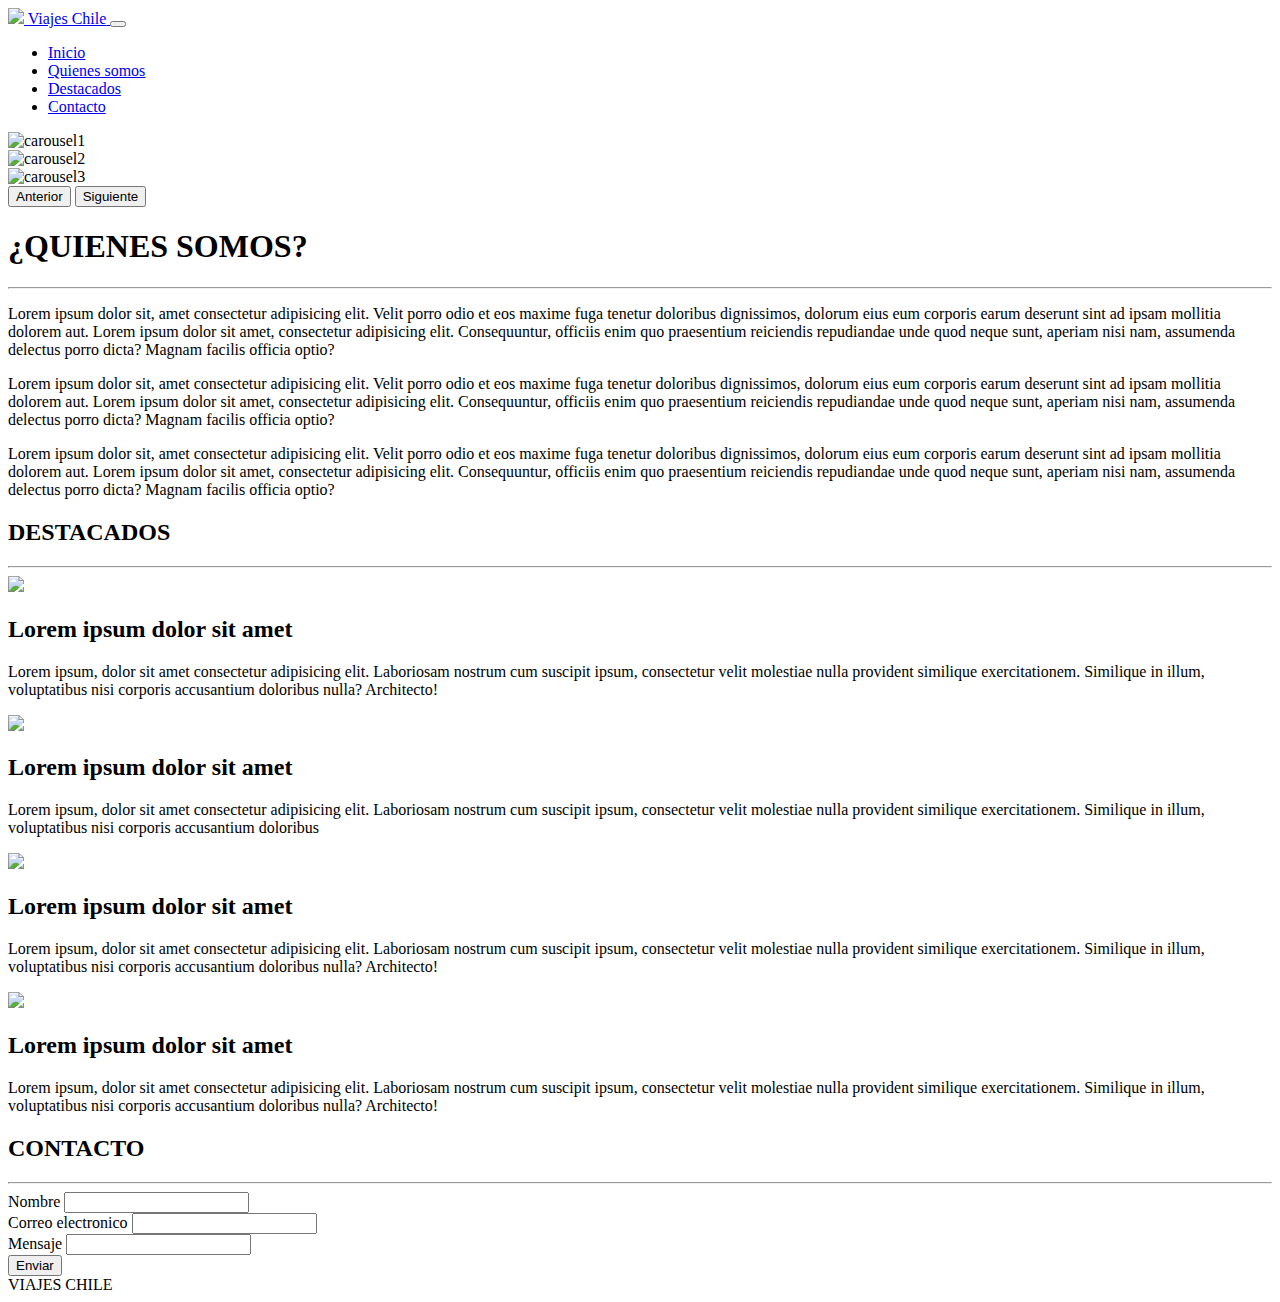
==== index.html @ b407b899 "se mueve index.html" ====
<!DOCTYPE html>
<html lang="en">
<head>
    <!-- meta datos -->
    <meta charset="UTF-8">
    <meta name="viewport" content="width=device-width, initial-scale=1.0">
    <!-- Titulo pestaña -->
    <title>Viajes Chile</title>
    <!--Favicon de pestaña-->
    <link rel="shortcut icon" href="./img/viajes.svg">
    <!-- CDN boostrap -->
    <link href="https://cdn.jsdelivr.net/npm/bootstrap@5.3.2/dist/css/bootstrap.min.css" rel="stylesheet" integrity="sha384-T3c6CoIi6uLrA9TneNEoa7RxnatzjcDSCmG1MXxSR1GAsXEV/Dwwykc2MPK8M2HN" crossorigin="anonymous">
    <!-- meta datos -->
    <meta name="autor" content="Raquel Jimenez">
    <meta name="descripción" content="viajes">
    <meta name="keywords" content="viajes, chile, turismo">
    <!-- mi style -->
    <link rel="stylesheet" href="./css/stye.css">
    <!-- font awesome -->
    <script src="https://kit.fontawesome.com/845b7c505c.js" crossorigin="anonymous"></script>
    <!-- google fonts -->
    <link rel="preconnect" href="https://fonts.googleapis.com">
    <link rel="preconnect" href="https://fonts.gstatic.com" crossorigin>
    <link href="https://fonts.googleapis.com/css2?family=Montserrat:wght@300;500;700&display=swap" rel="stylesheet">
</head>


<body>
<!-- navbar -->
    <nav id="menu" class="navbar navbar-inverse bg-inverse navbar-expand-lg navbar-dark fixed-top">
        <div class="container">
            <a class="navbar-brand" href="#"> 
            <img src="./img/viajes.svg" class="img-fluid">
            <text type="Logo-blanco" class="text-fluid text-light mx-2">Viajes Chile</text>
            </a>
            <!-- boton de menú -->
            <button class="navbar-toggler" type="button" data-bs-toggle="collapse" data-bs-target="#navbarSupportedContent" aria-controls="navbarSupportedContent" aria-expanded="false" aria-label="Toggle navigation">
            <span class="navbar-toggler-icon"></span>
            </button>
            <!-- opciones de menú -->
            <div class="collapse navbar-collapse text-end" id="navbarSupportedContent">
                <ul class="navbar-nav ms-auto mb-2 mb-lg-0 fs-6">
                    <li class="nav-item">
                        <a class="nav-link active" href="#carouselExampleControls">Inicio</a>
                    </li>
                    <li class="nav-item">
                    <div class="d-none d-md-block">
                        <a class="nav-link active" href="#quienes-somos">Quienes somos</a>
                    </div>
                    </li>
                <li class="nav-item">
                    <a class="nav-link active" href="#destacados">Destacados</a>
                </li>
                <li class="nav-item">
                    <a class="nav-link active" href="#contacto">Contacto</a>
                </li>
            </ul>
        </div>
    </nav>


    <!--inicio del Header (Cabecera)-->
    <header>
        <div id="carouselExampleControls" class="carousel slide" data-bs-ride="carousel">
            <div class="carousel-inner">

                <!-- imagen 1 carrusel -->
                <div class="carousel-item active">
                    <img src="./img/carousel1.jpg" class="d-block w-100" alt="carousel1">
                </div>

                <!-- imagen 2 carrusel -->
                <div class="carousel-item">
                    <img src="./img/carousel2.jpg" class="d-block w-100" alt="carousel2">
                </div>

                <!-- imagen 3 carrusel -->
                <div class="carousel-item">
                    <img src="./img/carousel3.jpg" class="d-block w-100" alt="carousel3">
                </div>

            </div>
        
            <!-- boton de desplazamiento carrusel -->
                <!-- boton de atras -->
                <button class="carousel-control-prev" type="button" data-bs-target="#carouselExampleControls" data-bs-slide="prev">
                <span class="carousel-control-prev-icon" aria-hidden="true"></span>
                <span class="visually-hidden">Anterior</span>
                </button>

                <!-- boton de adelante -->
                <button class="carousel-control-next" type="button" data-bs-target="#carouselExampleControls" data-bs-slide="next">
                <span class="carousel-control-next-icon" aria-hidden="true"></span>
                <span class="visually-hidden">Siguiente</span>
                </button>
        </div>
</header>

    <!--Quienes somos (titulo)-->
    <div class="d-none d-md-block">
        <section id="quienes-somos" class="container text-center my-5">
            <h1 class="fs-1 fw-bold my-3">¿QUIENES SOMOS?</h1>
                <hr> 
        </section>

        <!--quienes somos: iconos -->
            <div id="viajes" class="p-3">
                <div class="row mx-2">

                    <!--columna-avion--> 
                    <div class="col-12 col-md-4">
                        <p class="card-text fs-4 fw-light bg-dark text-center text-light">
                        <i class="fa-solid fa-plane"></i>
                        </p>
                        <p> Lorem ipsum dolor sit, amet consectetur adipisicing elit. Velit porro odio et eos maxime fuga tenetur doloribus dignissimos, dolorum eius eum corporis earum deserunt sint ad ipsam mollitia dolorem aut. Lorem ipsum dolor sit amet, consectetur adipisicing elit. Consequuntur, officiis enim quo praesentium reiciendis repudiandae unde quod neque sunt, aperiam nisi nam, assumenda delectus porro dicta? Magnam facilis officia optio?</p>
                    </div>

                    <!--columna-montaña--> 
                    <div class="col-12 col-md-4">
                        <p>Lorem ipsum dolor sit, amet consectetur adipisicing elit. Velit porro odio et eos maxime fuga tenetur doloribus dignissimos, dolorum eius eum corporis earum deserunt sint ad ipsam mollitia dolorem aut. Lorem ipsum dolor sit amet, consectetur adipisicing elit. Consequuntur, officiis enim quo praesentium reiciendis repudiandae unde quod neque sunt, aperiam nisi nam, assumenda delectus porro dicta? Magnam facilis officia optio?</p>
                        <p class="card-text fs-4 fw-light bg-dark text-center text-light">
                        <i class="fa-solid fa-mountain"></i>
                        </p>
                    </div>

                    <!--columna-ruta--> 
                    <div class="col-12 col-md-4">
                        <p class="card-text fs-4 fw-light bg-dark text-center text-light">
                        <i class="fa-solid fa-route"></i>
                        </p>
                        <p>Lorem ipsum dolor sit, amet consectetur adipisicing elit. Velit porro odio et eos maxime fuga tenetur doloribus dignissimos, dolorum eius eum corporis earum deserunt sint ad ipsam mollitia dolorem aut. Lorem ipsum dolor sit amet, consectetur adipisicing elit. Consequuntur, officiis enim quo praesentium reiciendis repudiandae unde quod neque sunt, aperiam nisi nam, assumenda delectus porro dicta? Magnam facilis officia optio?</p>
                    </div>

                </div>
            </div>
        </div>

    <!--destacados-->
    <section id="destacados" class="container text-center my-5">
        <h2 class="fs-1 fw-bold my-4">DESTACADOS</h2>
        <hr>
    </section>

    <!--columna de cards-->
    <section id="viajes" class="p-2">
    <div class="row mx-2">   

        <!--card viaje 1--> 
        <div class="col-12 col-lg-3 col-sm-6 mb-4">
            <div class="card">
                <div class="shadow bg-body rounded"><!--sombra-->
                    <img src="./img/card1.jpg" class="card-img-top">
                        <div id="boton" class="card-body">
                        <h2 class="card-titulo fw-bold img-fluid">Lorem ipsum dolor sit amet
                        </h2>
                        <p class="texto" class="texto-viaje fw-light">
                        Lorem ipsum, dolor sit amet consectetur adipisicing elit. Laboriosam nostrum cum suscipit ipsum, consectetur velit molestiae nulla provident similique exercitationem. Similique in illum, voluptatibus nisi corporis accusantium doloribus nulla? Architecto!
                        </p>
                        </div>
                </div>
            </div>
        </div>

    <!--card viaje 2--> 
        <div class="col-12 col-lg-3 col-sm-6 mb-4">
            <div class="card">
                <div class="shadow bg-body rounded"><!--sombra-->
                    <img src="./img/card2.jpg" class="card-img-top">
                        <div id="boton-2" class="card-body">
                        <h2 class="card-titulo fw-bold img-fluid">Lorem ipsum dolor sit amet
                        </h2>
                        <p class="texto" class="texto-viaje fw-light">
                        Lorem ipsum, dolor sit amet consectetur adipisicing elit. Laboriosam nostrum cum suscipit ipsum, consectetur velit molestiae nulla provident similique exercitationem. Similique in illum, voluptatibus nisi corporis accusantium doloribus
                        </p>
                        </div>
                </div>
            </div>
        </div>

    <!--card viaje 3-->  
        <div class="col-12 col-lg-3 col-sm-6 mb-4">
            <div class="card">
                <div class="shadow bg-body rounded"><!--sombra-->
                    <img src="./img/card3.jpg" class="card-img-top">
                        <div id="boton-3" class="card-body">
                        <h2 class="card-titulo fw-bold img-fluid">Lorem ipsum dolor sit amet
                        </h2>
                        <p class="texto" class="texto-viaje fw-light">
                        Lorem ipsum, dolor sit amet consectetur adipisicing elit. Laboriosam nostrum cum suscipit ipsum, consectetur velit molestiae nulla provident similique exercitationem. Similique in illum, voluptatibus nisi corporis accusantium doloribus nulla? Architecto!
                        </p>
                        </div>
                </div>
            </div>
        </div>


    <!--card viaje 4-->  
        <div class="col-12 col-lg-3 col-sm-6 mb-4">
            <div class="card">
                <div class="shadow bg-body rounded"><!--sombra-->
                    <img src="./img/card4.jpg" class="card-img-top">
                        <div id="boton-3" class="card-body">
                        <h2 class="card-titulo fw-bold img-fluid">Lorem ipsum dolor sit amet
                        </h2>
                        <p class="texto" class="texto-viaje fw-light">
                        Lorem ipsum, dolor sit amet consectetur adipisicing elit. Laboriosam nostrum cum suscipit ipsum, consectetur velit molestiae nulla provident similique exercitationem. Similique in illum, voluptatibus nisi corporis accusantium doloribus nulla? Architecto!
                        </p>
                        </div>
                </div>
            </div>
        </div>

    </div>
    </section> 

    <!--formulario-->
    <section id="contacto" class="container text-center">
        <h2 class="fs-1 fw-bold">CONTACTO</h2>  
        <hr>
    </section>

        <div class="">
        <!--formulario-->
        <form class="fw-bold">
            <div class="form-group mb-4 text-start">
            </div>

            <!-- label nombre -->
            <label class="mb-2">Nombre</label>
                <input class="form-control">
            <div class="form-group mb-4">
            </div>

            <!-- label correo electronico -->
            <label class="mb-2">Correo electronico</label>
                <input class="form-control">
            <div class="form-group mb-4">
            </div>

            <!-- label mensaje -->
            <label class="mb-2">Mensaje</label>
                <input class="form-control">
            <div class="my-4 text-start">
            </div>

            <!-- boton enviar -->
            <button id="enviar" class="btn btn-dark text-light" data-bs-toggle="tooltip" data-bs-placement="bottom" data-bs-title="Presiona para enviar a tu correo">Enviar
            </button>
        </div>
        </form>



    <!--footer-->
    <footer>
        <div class="row bg-dark text-center text-light sinpadding p-4">
        
            <!--Viajes Chile-->      
            <div class="col-12 col-md-6">
                <div class="viajes-chile fs-3 fw-light text-light">VIAJES CHILE
                </div>
            </div> 
            
            <!-----RRSS-------> 
            <div class="col-12 col-md-6">
                <div class="rrss">

                    <!-- github -->
                    <a class="text-light fs-3 p-2" href="https://github.com" target="blank">
                        <i class="fa-brands fa-github"></i></a>

                    <!-- linkedin -->
                    <a class="text-light fs-3 p-2" href="https://www.linkedin.com" target="blank">
                        <i class="fa-brands fa-linkedin"></i></a>

                    <!-- twitter -->
                    <a class="text-light fs-3 p-2" href="https://twitter.com" target="blank">
                        <i class="fa-brands fa-square-twitter"></i></a>

                    <!-- facebook -->
                    <a class="text-light fs-3 p-2" data-bs-toggle="tooltip" data-bs-placement="bottom" data-bs-title="Encuentranos en Facebook" href="https://www.facebook.com" target="blank"> 
                          <i class="fa-brands fa-square-facebook"></i></a>
                </div>
            </div>   
        </div>
    </footer>

    <!-- script bootstrap -->
    <script src="https://cdn.jsdelivr.net/npm/bootstrap@5.3.2/dist/js/bootstrap.bundle.min.js" integrity="sha384-C6RzsynM9kWDrMNeT87bh95OGNyZPhcTNXj1NW7RuBCsyN/o0jlpcV8Qyq46cDfL" crossorigin="anonymous"></script>
    <!-- scrip jquery -->
    <script src="https://code.jquery.com/jquery-3.7.1.min.js" integrity="sha256-/JqT3SQfawRcv/BIHPThkBvs0OEvtFFmqPF/lYI/Cxo=" crossorigin="anonymous"></script>
    <!-- mi script -->
    <script src="./js/script.js"></script>
</body>
</html>
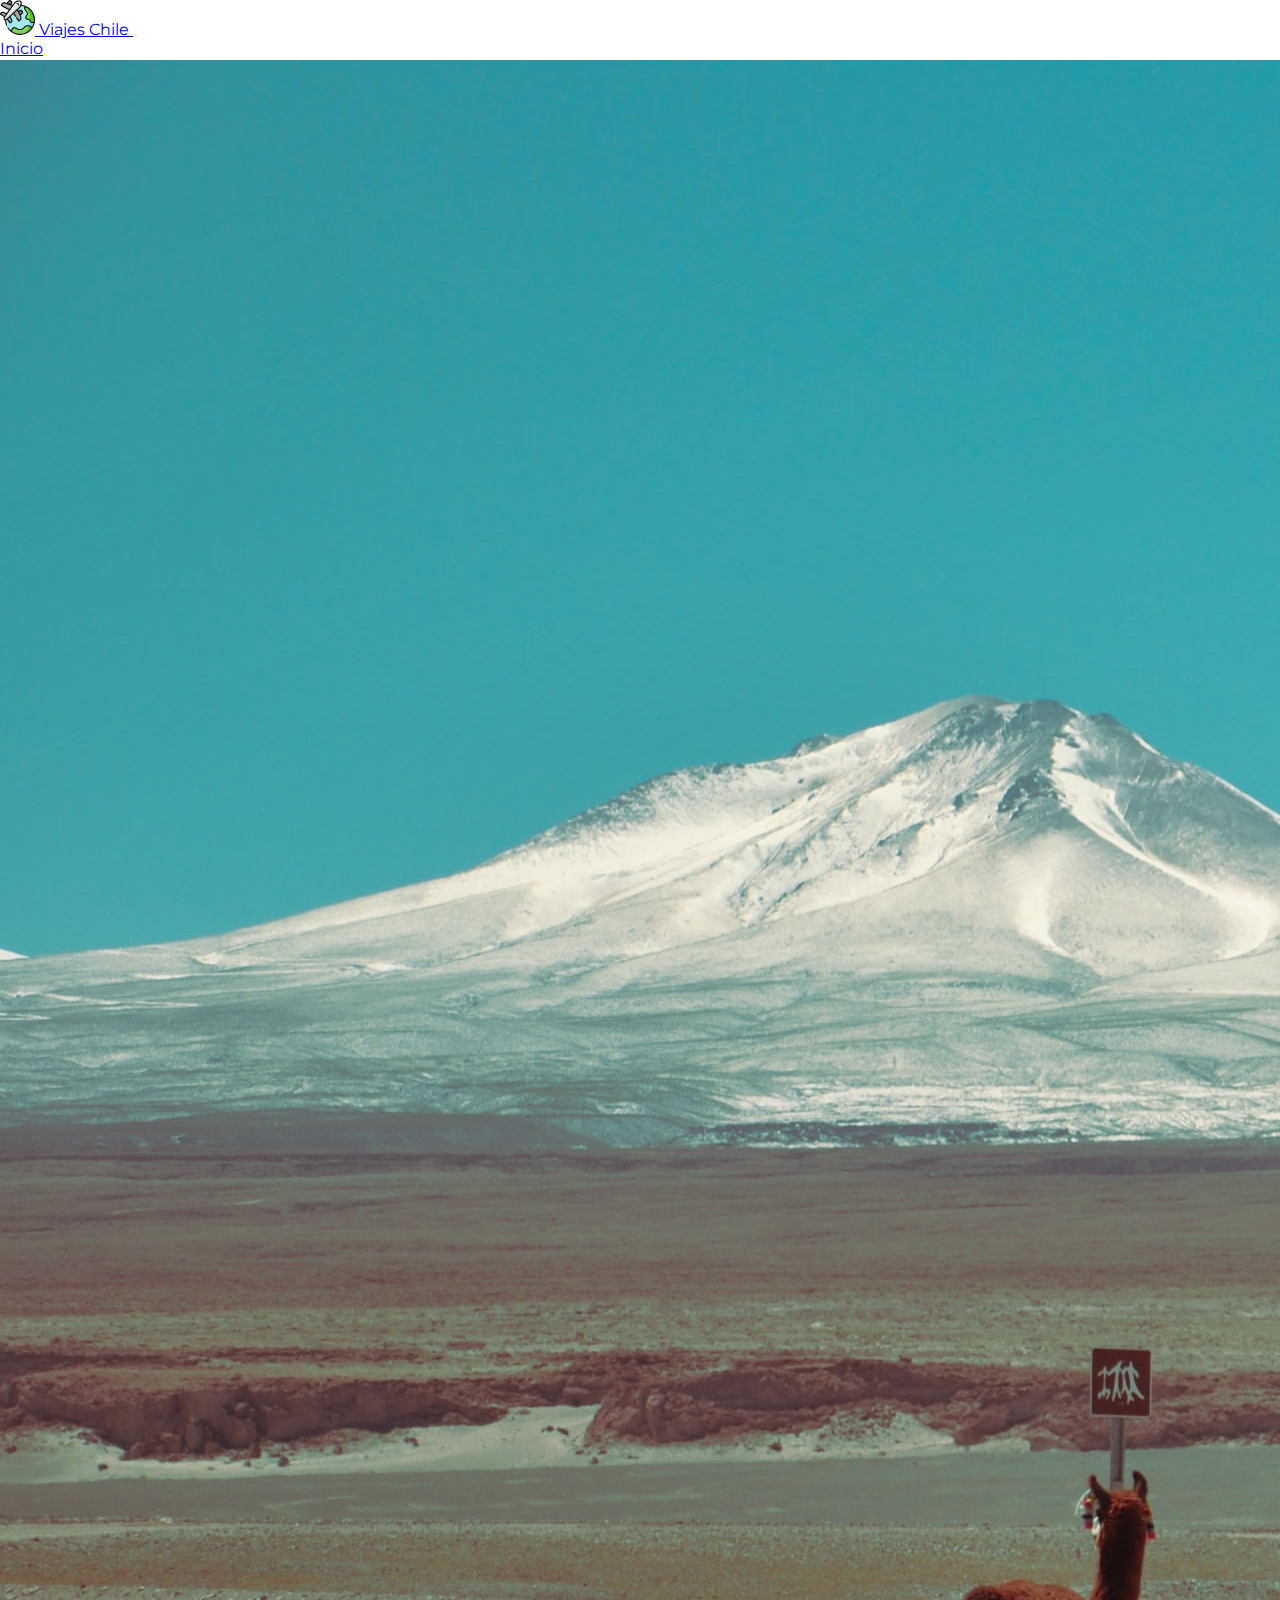
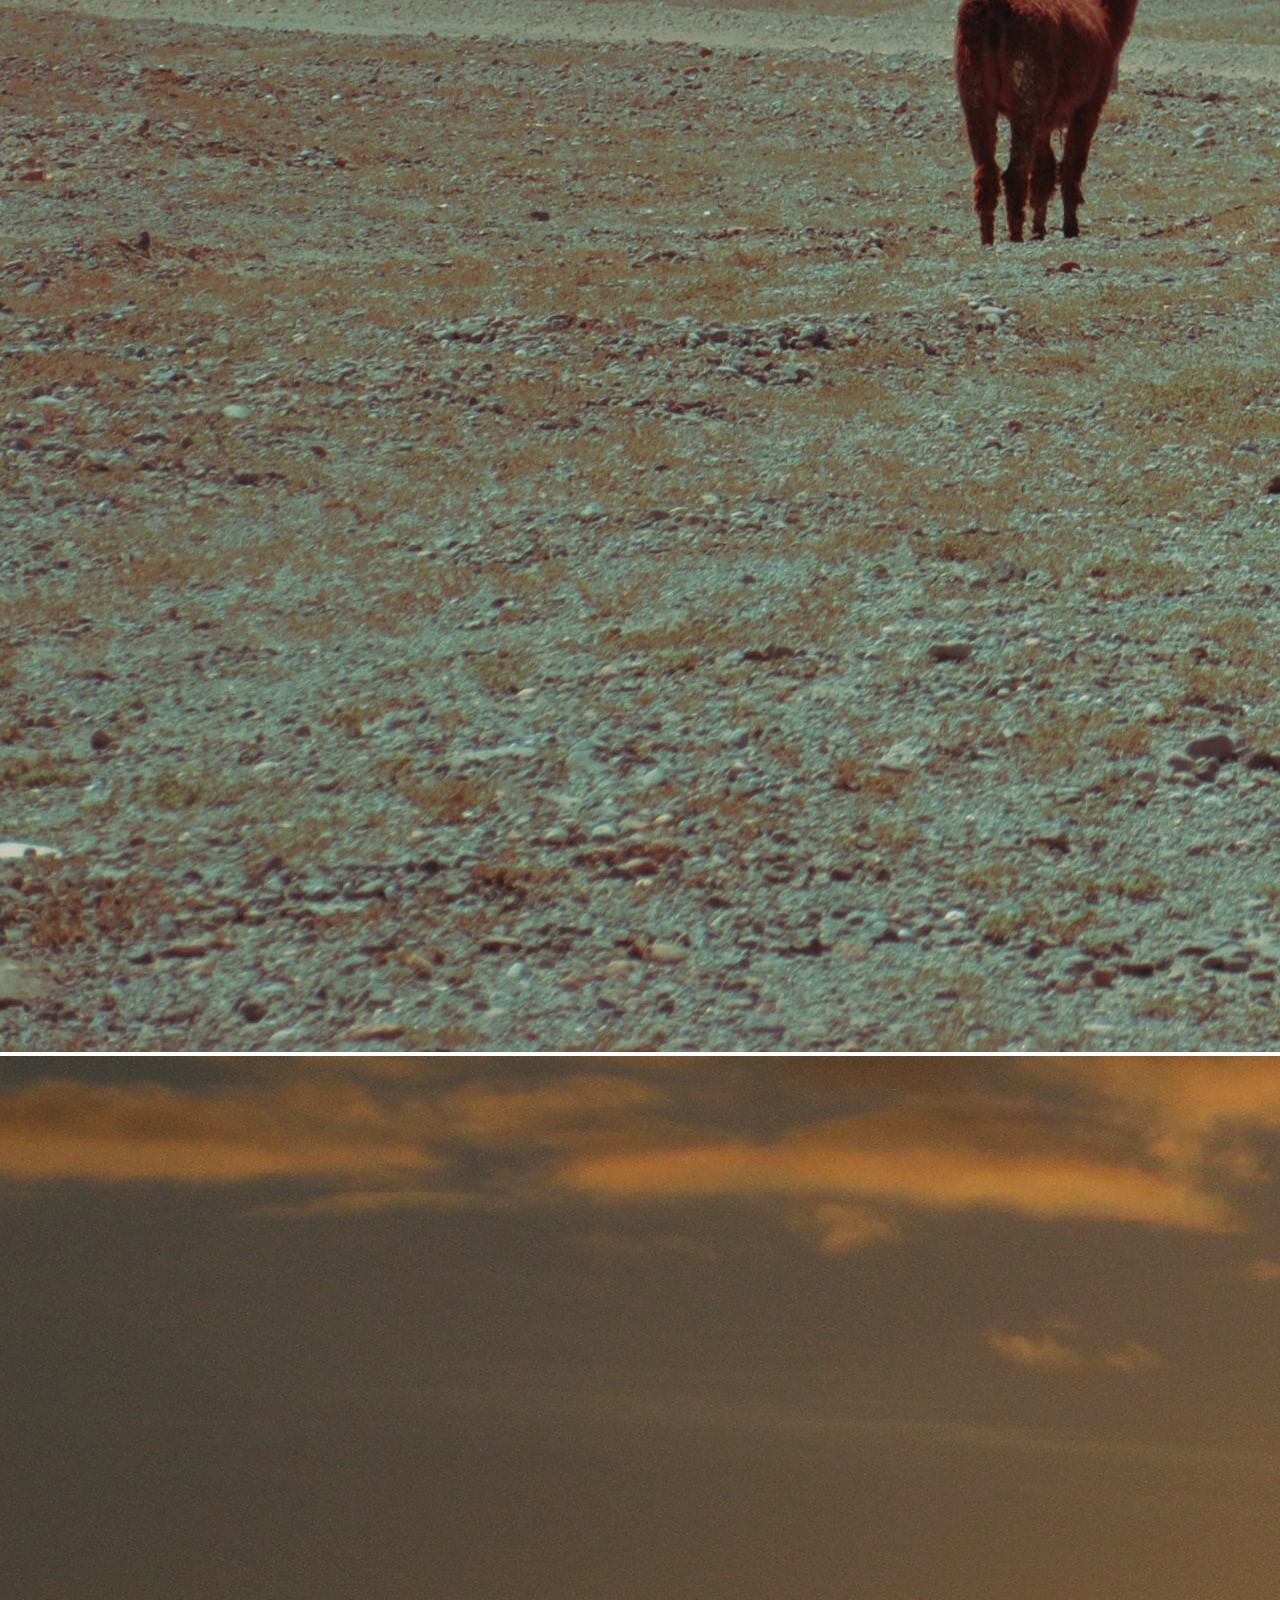
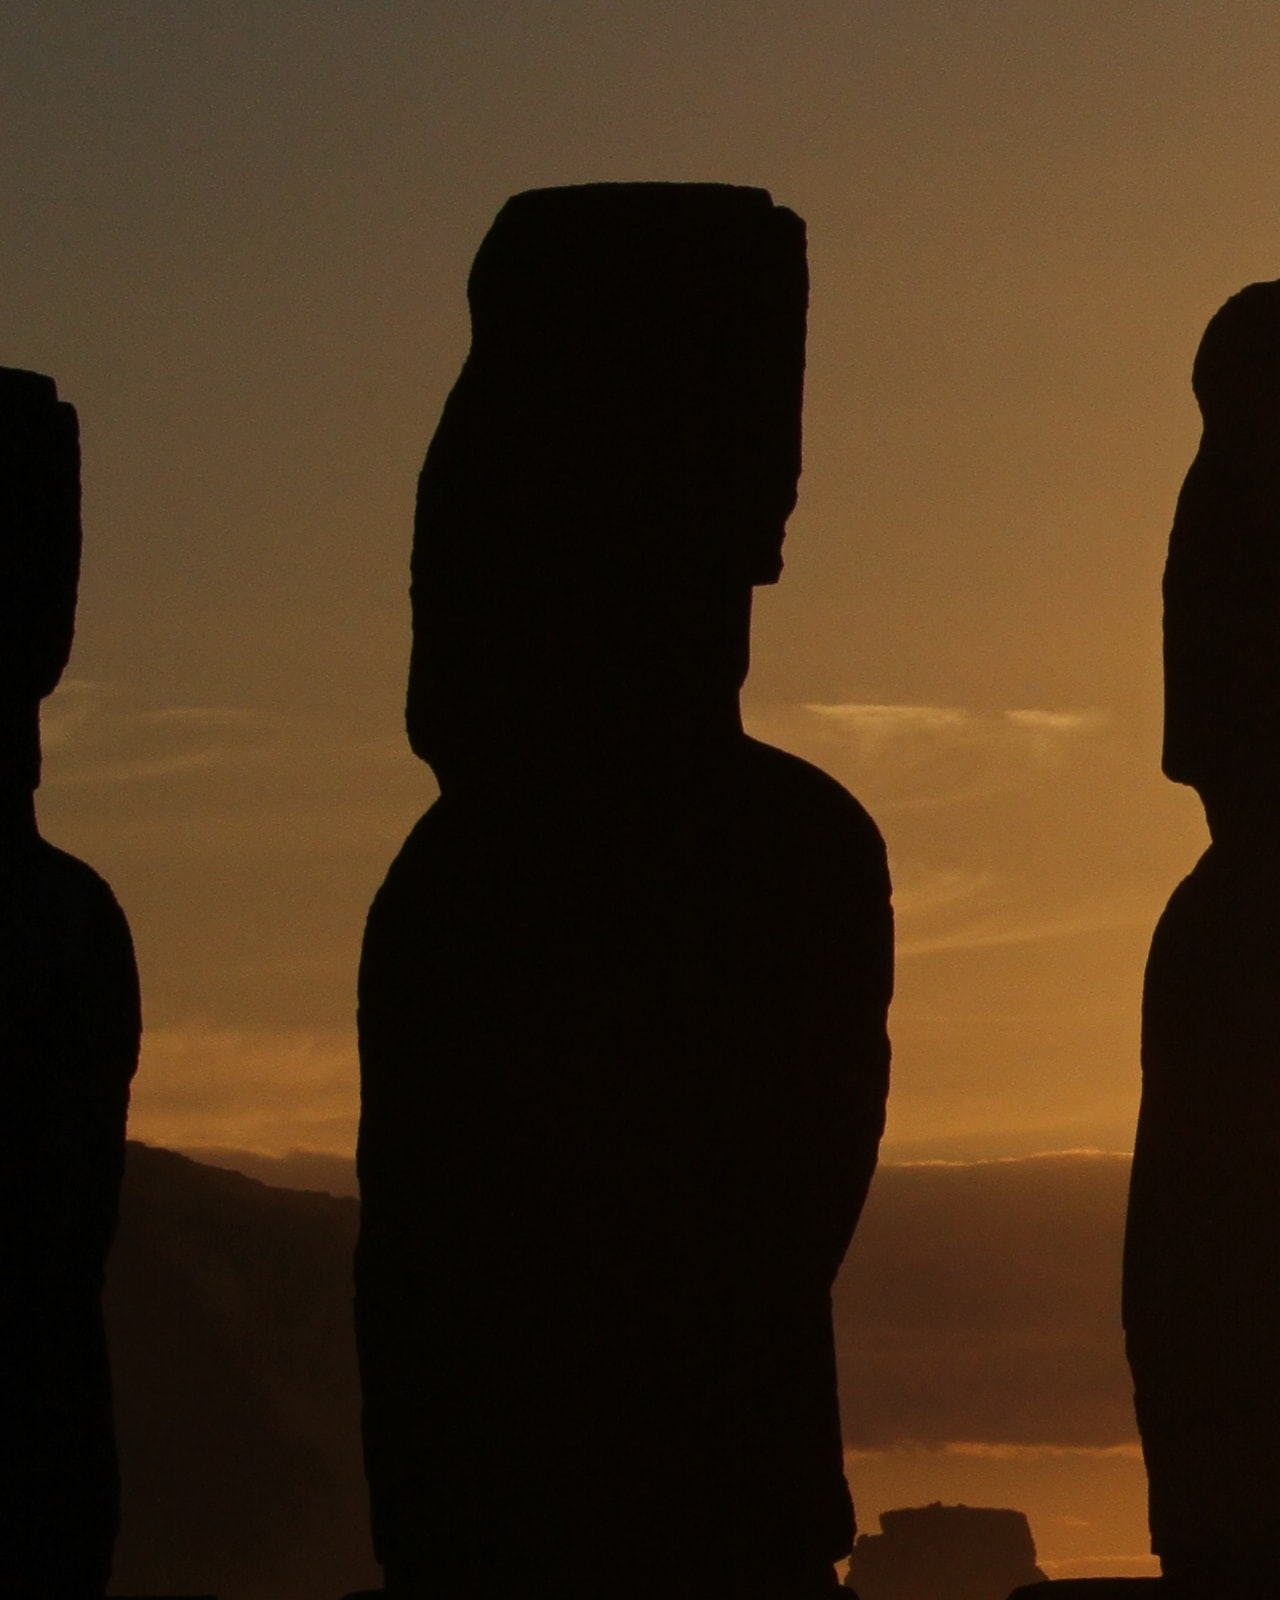
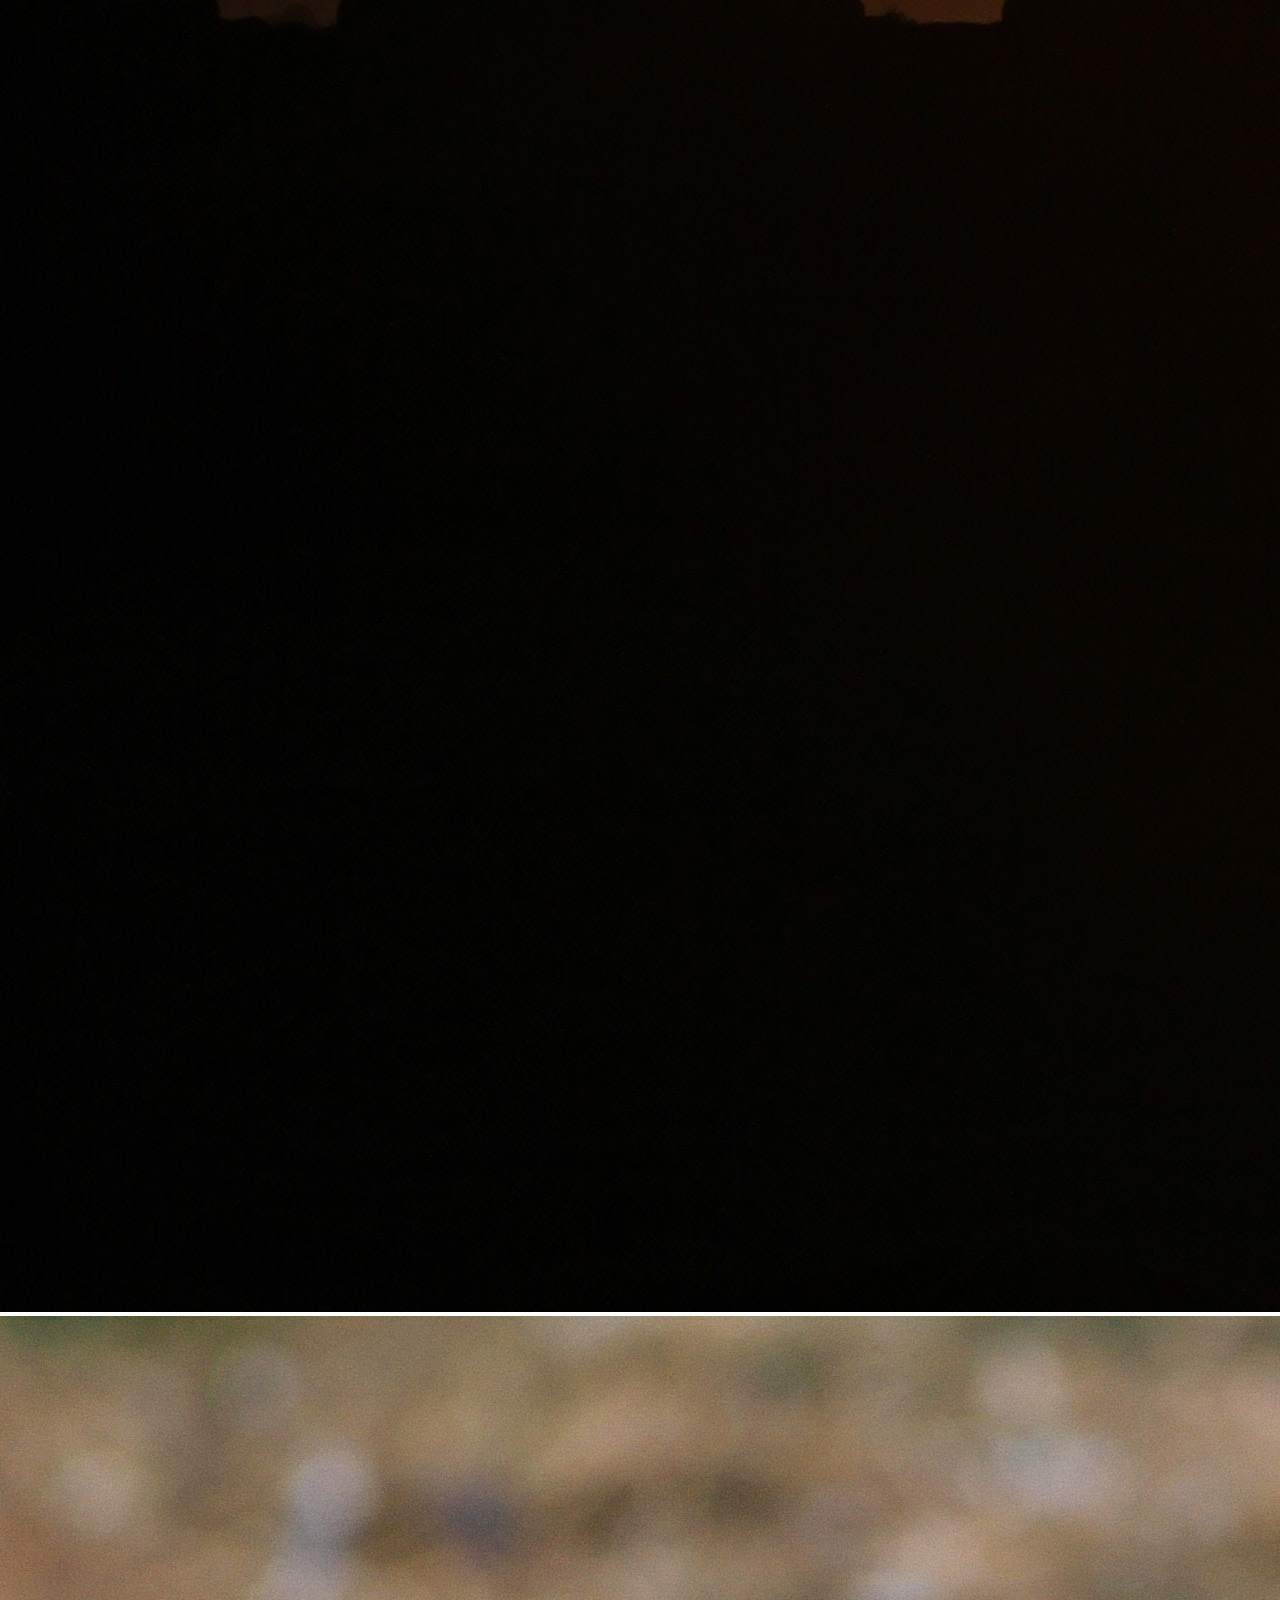
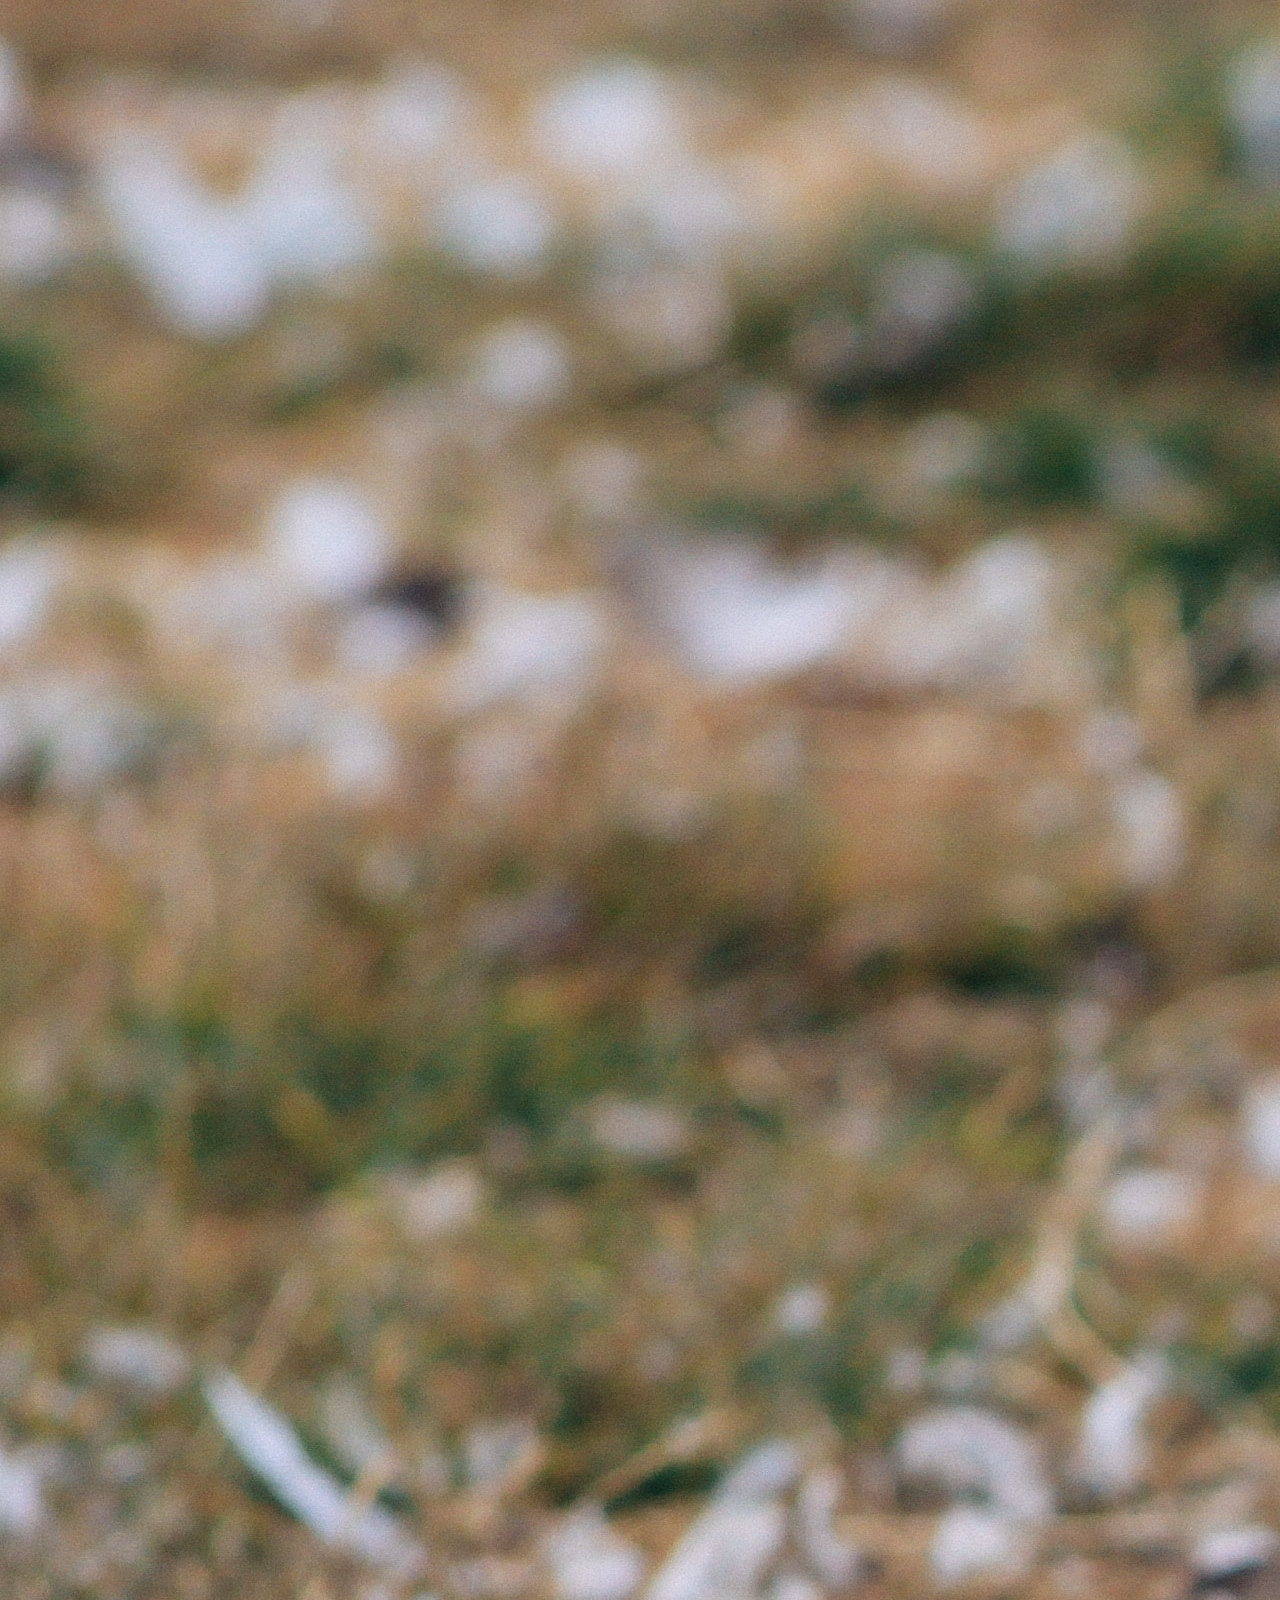
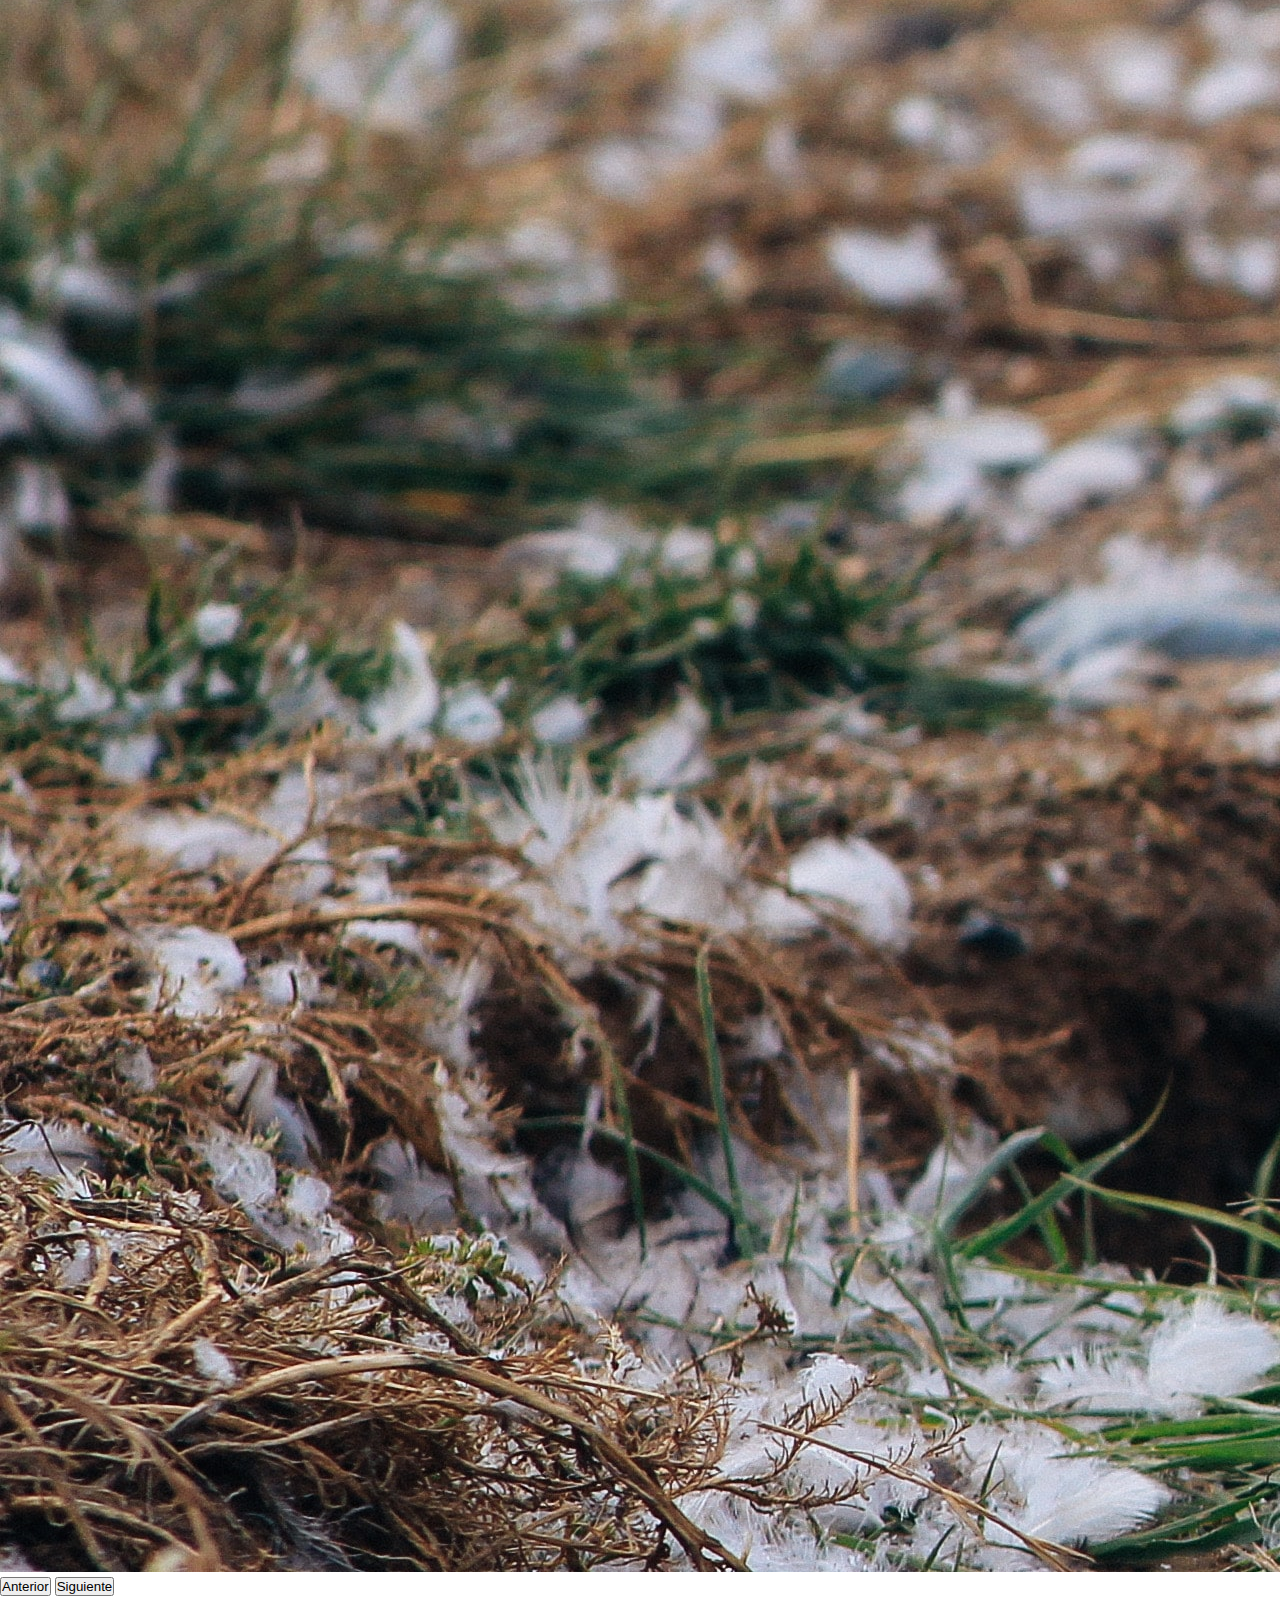
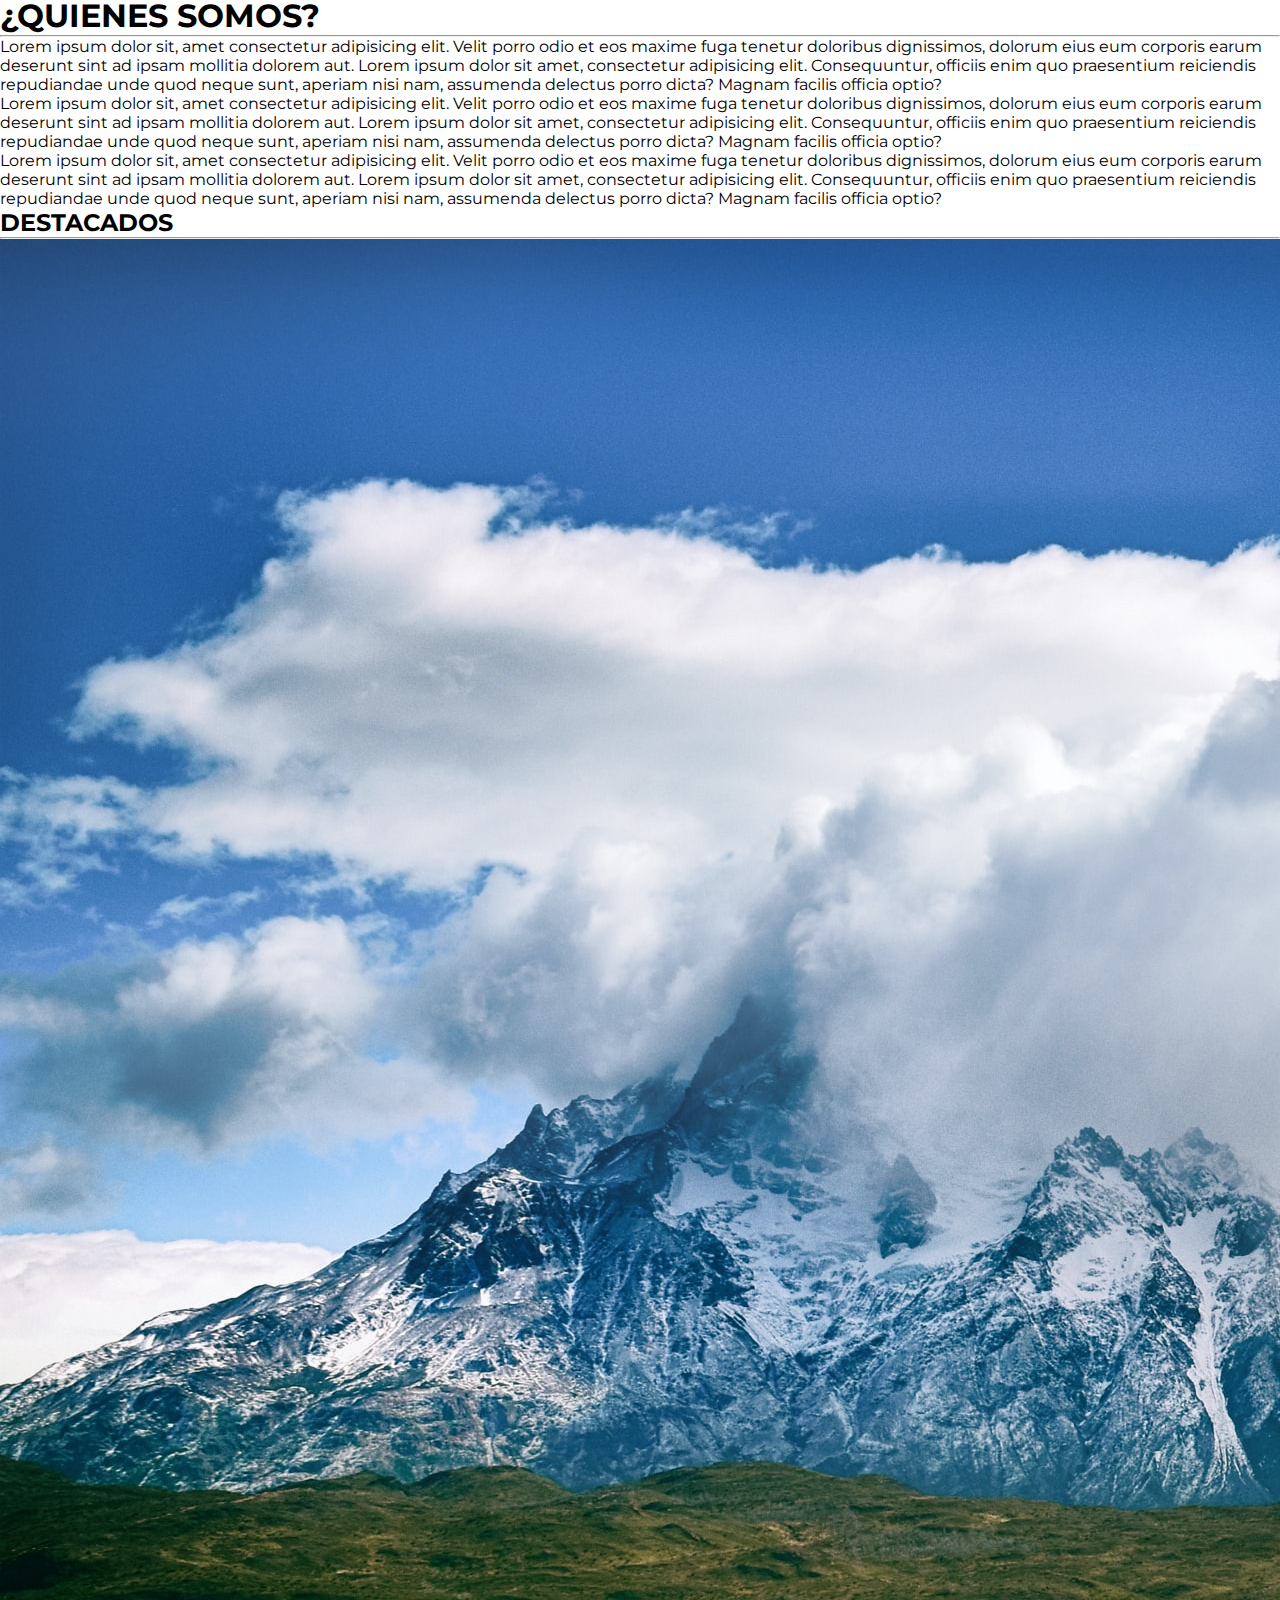
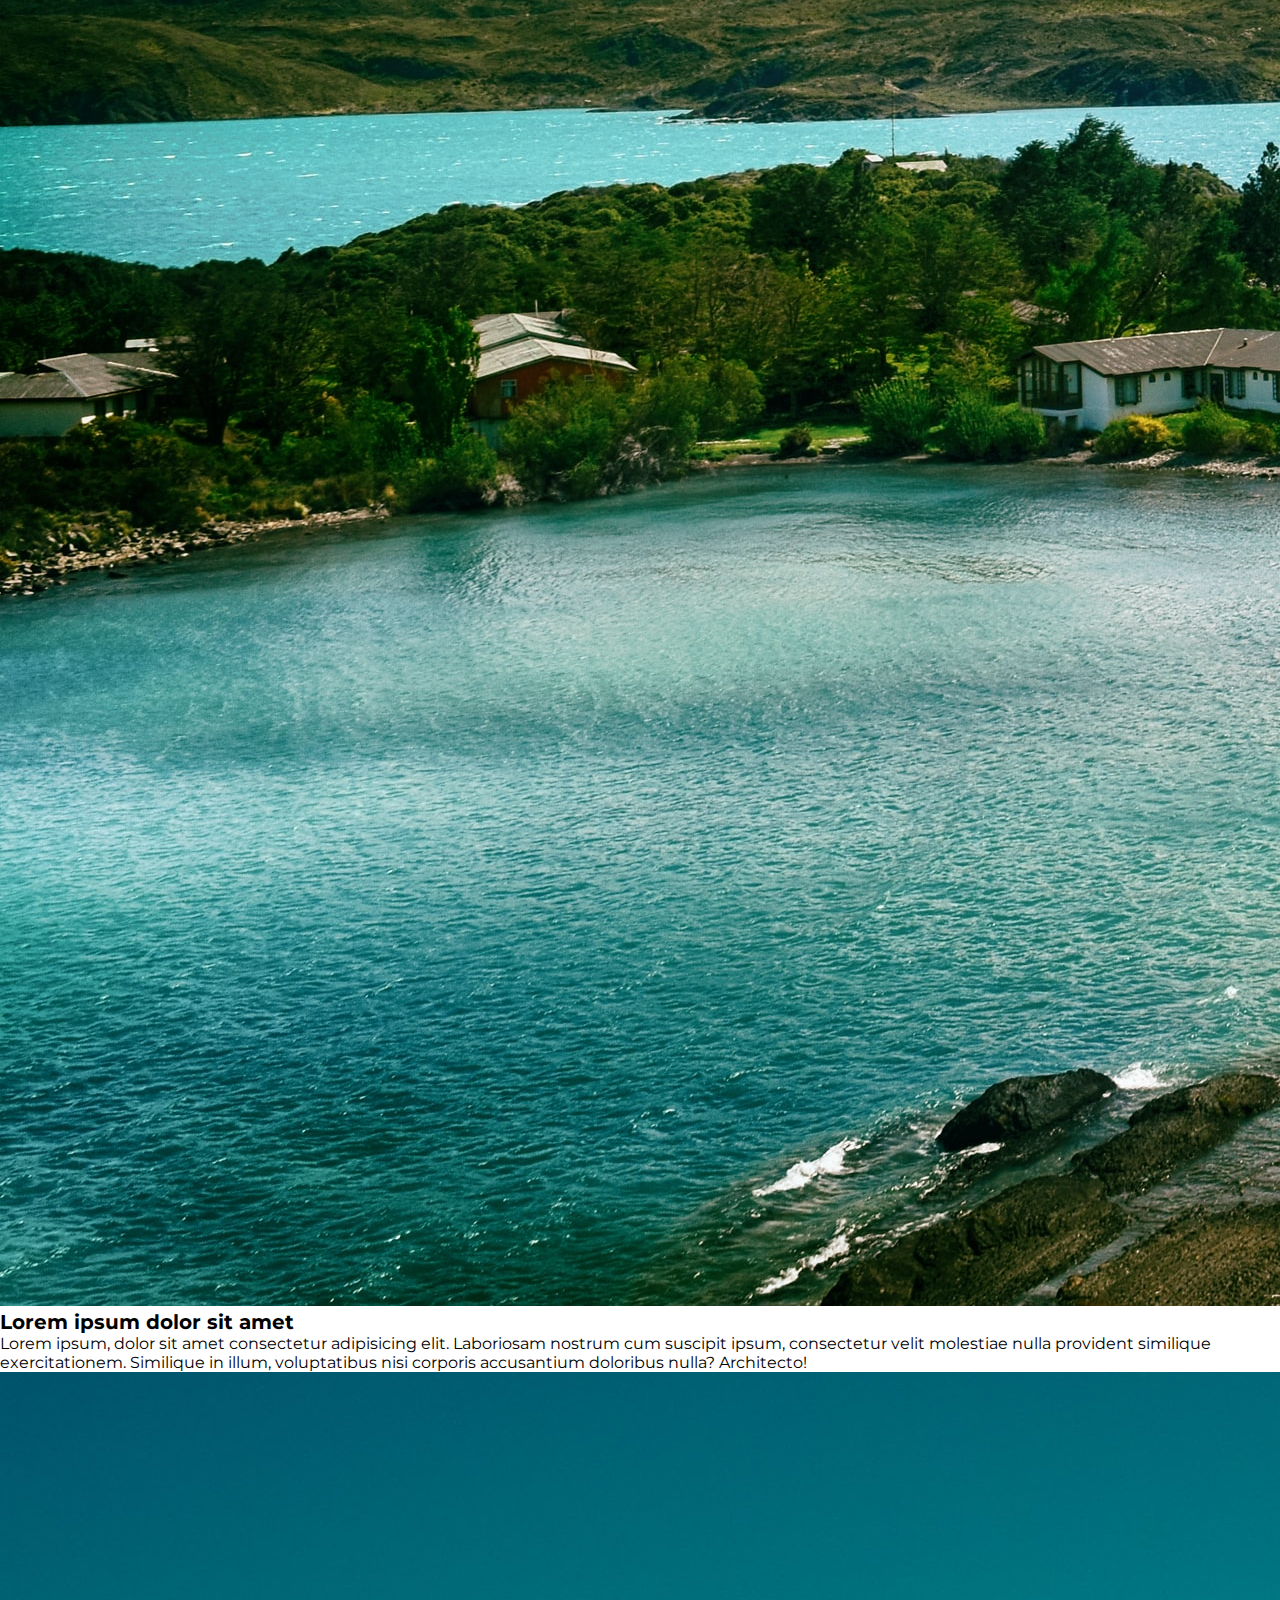
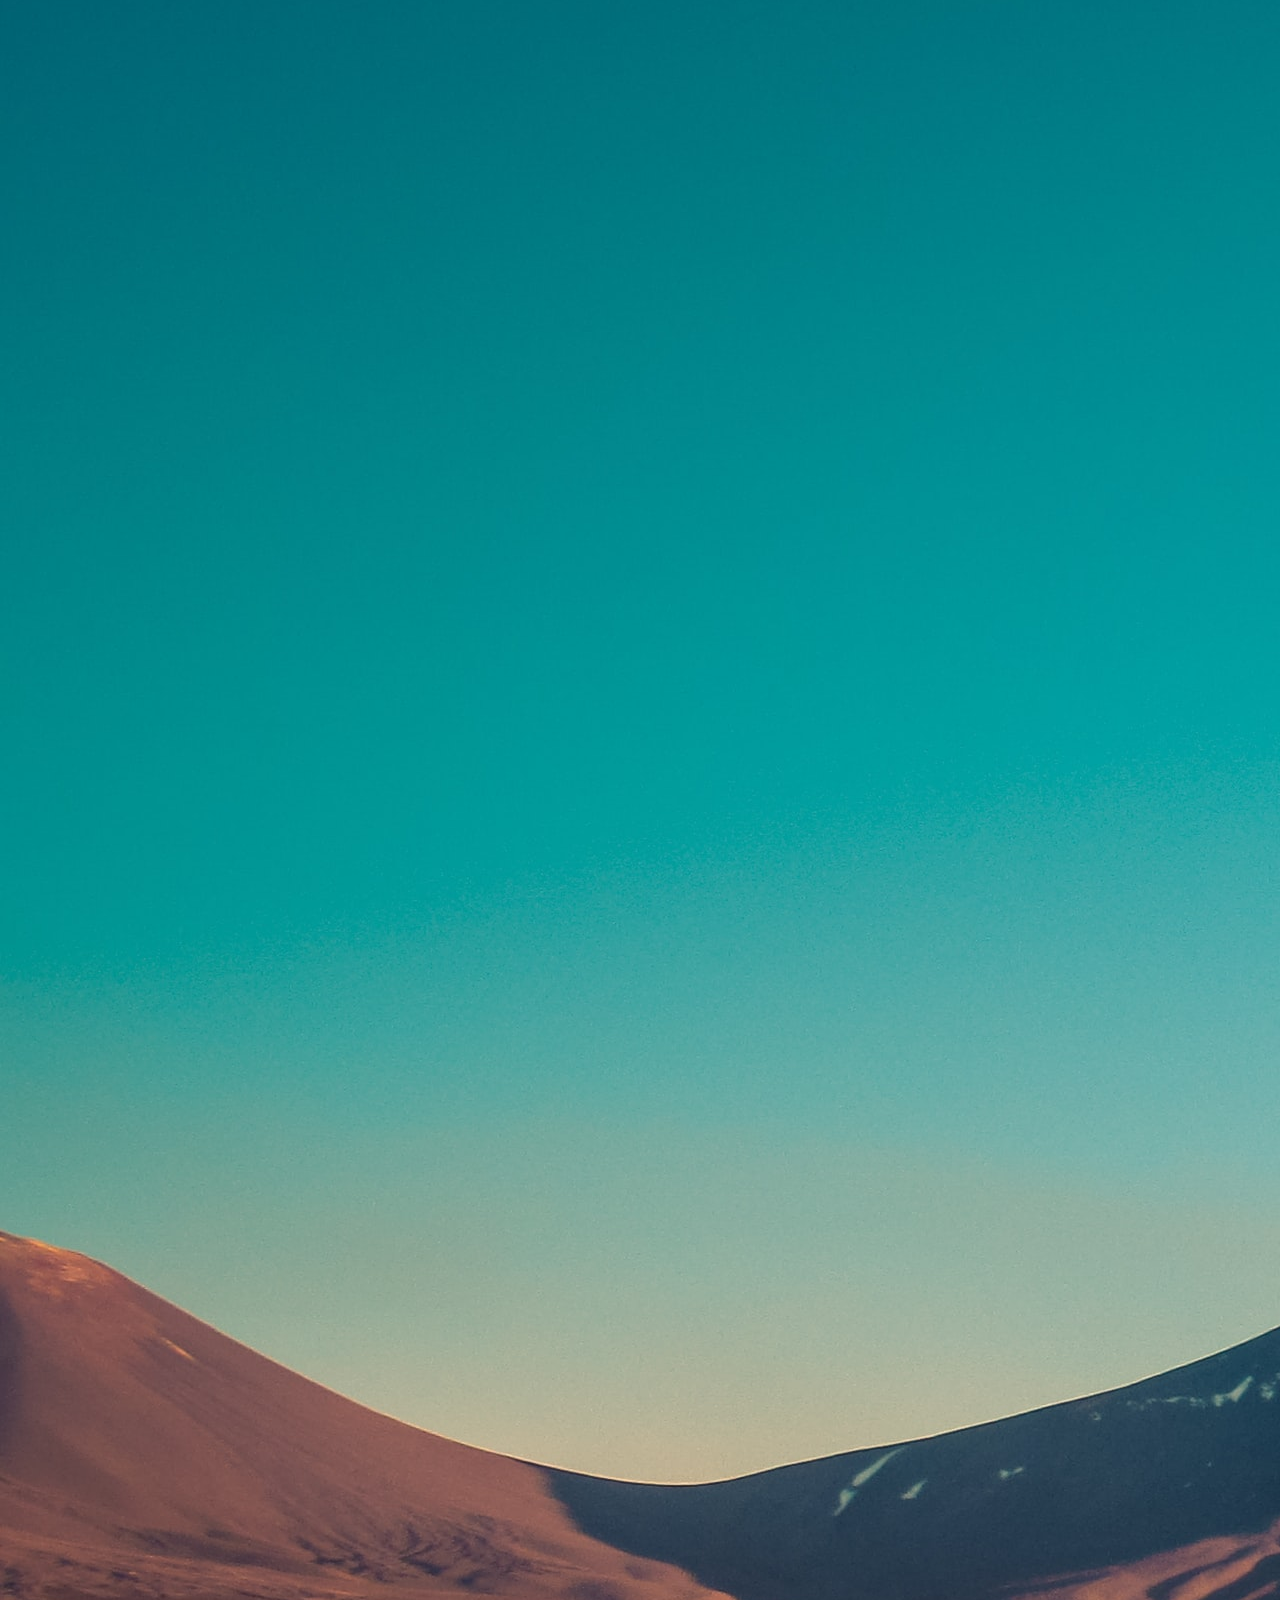
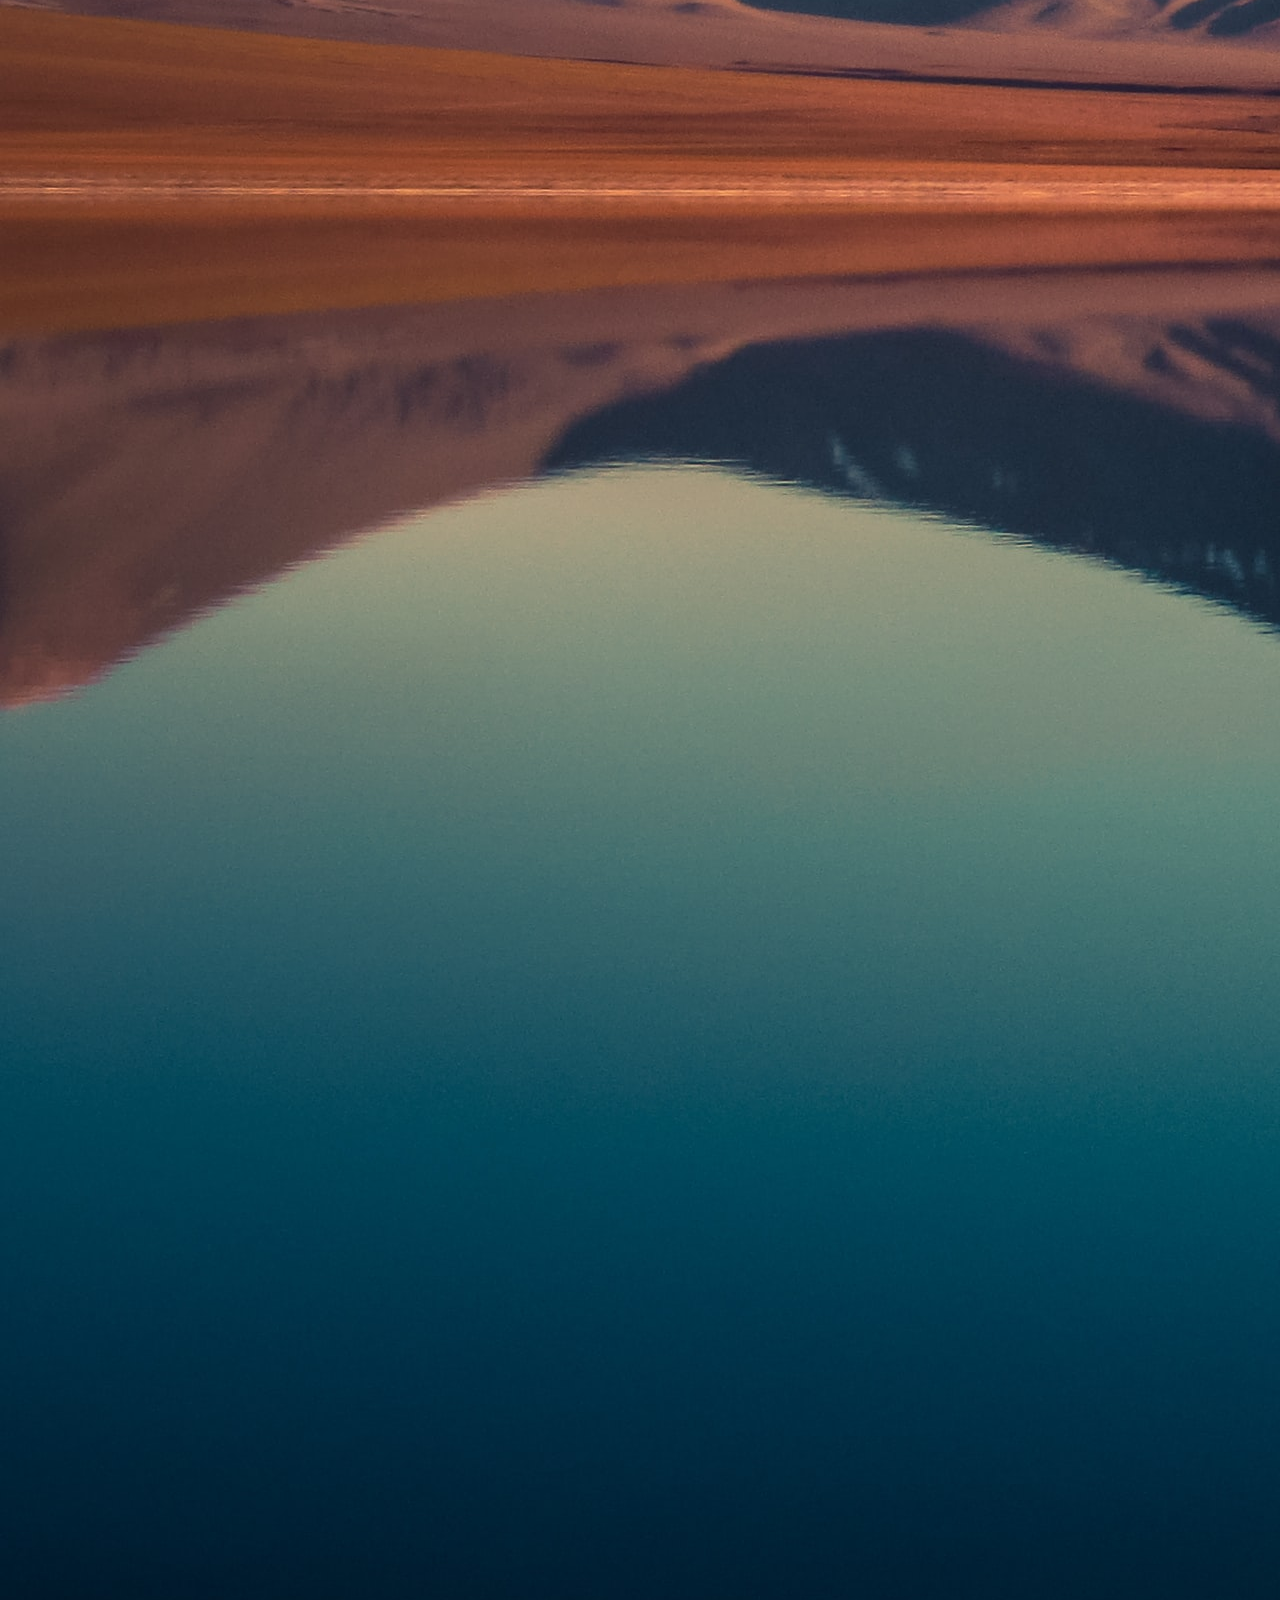
==== commit 2080ab04: "se actualiza assets" ====
--- a/index.html
+++ b/index.html
@@ -7,7 +7,7 @@
     <!-- Titulo pestaña -->
     <title>Viajes Chile</title>
     <!--Favicon de pestaña-->
-    <link rel="shortcut icon" href="./img/viajes.svg">
+    <link rel="shortcut icon" href="./assets/img/viajes.svg">
     <!-- CDN boostrap -->
     <link href="https://cdn.jsdelivr.net/npm/bootstrap@5.3.2/dist/css/bootstrap.min.css" rel="stylesheet" integrity="sha384-T3c6CoIi6uLrA9TneNEoa7RxnatzjcDSCmG1MXxSR1GAsXEV/Dwwykc2MPK8M2HN" crossorigin="anonymous">
     <!-- meta datos -->
@@ -15,7 +15,7 @@
     <meta name="descripción" content="viajes">
     <meta name="keywords" content="viajes, chile, turismo">
     <!-- mi style -->
-    <link rel="stylesheet" href="./css/stye.css">
+    <link rel="stylesheet" href="./assets/css/stye.css">
     <!-- font awesome -->
     <script src="https://kit.fontawesome.com/845b7c505c.js" crossorigin="anonymous"></script>
     <!-- google fonts -->
@@ -30,7 +30,7 @@
     <nav id="menu" class="navbar navbar-inverse bg-inverse navbar-expand-lg navbar-dark fixed-top">
         <div class="container">
             <a class="navbar-brand" href="#"> 
-            <img src="./img/viajes.svg" class="img-fluid">
+            <img src="./assets/img/viajes.svg" class="img-fluid">
             <text type="Logo-blanco" class="text-fluid text-light mx-2">Viajes Chile</text>
             </a>
             <!-- boton de menú -->
@@ -66,17 +66,17 @@
 
                 <!-- imagen 1 carrusel -->
                 <div class="carousel-item active">
-                    <img src="./img/carousel1.jpg" class="d-block w-100" alt="carousel1">
+                    <img src="./assets/img/carousel1.jpg" class="d-block w-100" alt="carousel1">
                 </div>
 
                 <!-- imagen 2 carrusel -->
                 <div class="carousel-item">
-                    <img src="./img/carousel2.jpg" class="d-block w-100" alt="carousel2">
+                    <img src="./assets/img/carousel2.jpg" class="d-block w-100" alt="carousel2">
                 </div>
 
                 <!-- imagen 3 carrusel -->
                 <div class="carousel-item">
-                    <img src="./img/carousel3.jpg" class="d-block w-100" alt="carousel3">
+                    <img src="./assets/img/carousel3.jpg" class="d-block w-100" alt="carousel3">
                 </div>
 
             </div>
@@ -149,7 +149,7 @@
         <div class="col-12 col-lg-3 col-sm-6 mb-4">
             <div class="card">
                 <div class="shadow bg-body rounded"><!--sombra-->
-                    <img src="./img/card1.jpg" class="card-img-top">
+                    <img src="./assets/img/card1.jpg" class="card-img-top">
                         <div id="boton" class="card-body">
                         <h2 class="card-titulo fw-bold img-fluid">Lorem ipsum dolor sit amet
                         </h2>
@@ -165,7 +165,7 @@
         <div class="col-12 col-lg-3 col-sm-6 mb-4">
             <div class="card">
                 <div class="shadow bg-body rounded"><!--sombra-->
-                    <img src="./img/card2.jpg" class="card-img-top">
+                    <img src="./assets/img/card2.jpg" class="card-img-top">
                         <div id="boton-2" class="card-body">
                         <h2 class="card-titulo fw-bold img-fluid">Lorem ipsum dolor sit amet
                         </h2>
@@ -181,7 +181,7 @@
         <div class="col-12 col-lg-3 col-sm-6 mb-4">
             <div class="card">
                 <div class="shadow bg-body rounded"><!--sombra-->
-                    <img src="./img/card3.jpg" class="card-img-top">
+                    <img src="./assets/img/card3.jpg" class="card-img-top">
                         <div id="boton-3" class="card-body">
                         <h2 class="card-titulo fw-bold img-fluid">Lorem ipsum dolor sit amet
                         </h2>
@@ -198,7 +198,7 @@
         <div class="col-12 col-lg-3 col-sm-6 mb-4">
             <div class="card">
                 <div class="shadow bg-body rounded"><!--sombra-->
-                    <img src="./img/card4.jpg" class="card-img-top">
+                    <img src="./assets/img/card4.jpg" class="card-img-top">
                         <div id="boton-3" class="card-body">
                         <h2 class="card-titulo fw-bold img-fluid">Lorem ipsum dolor sit amet
                         </h2>
@@ -290,6 +290,6 @@
     <!-- scrip jquery -->
     <script src="https://code.jquery.com/jquery-3.7.1.min.js" integrity="sha256-/JqT3SQfawRcv/BIHPThkBvs0OEvtFFmqPF/lYI/Cxo=" crossorigin="anonymous"></script>
     <!-- mi script -->
-    <script src="./js/script.js"></script>
+    <script src="./assets/js/script.js"></script>
 </body>
 </html>--- a/assets/css/stye.css
+++ b/assets/css/stye.css
@@ -0,0 +1,48 @@
+*{
+    padding: 0px;
+    margin: 0px;
+}
+
+body{
+    font-family: 'Montserrat', sans-serif;
+}
+
+/* navbar */ 
+.navbar{ 
+    height:60px; 
+    width:100%;
+}
+
+.navbar img{
+    height: 35px;
+}
+
+/* carrusel*/   
+.carousel-inner {
+    position: fixed top;
+}
+
+/* card-Titulo */
+#viajes .card-titulo {
+    font-size: 20px;
+}
+
+/* card-texto */
+#viajes .card-titulo .card-texto {
+    font-size: 12px;
+}
+
+/* formulario contacto*/
+#contacto{
+    padding-top: 80px;
+}
+
+form {
+    padding-left: 50px;
+    padding-right: 50px;
+}
+
+footer{
+    padding-top:50px;
+    
+}